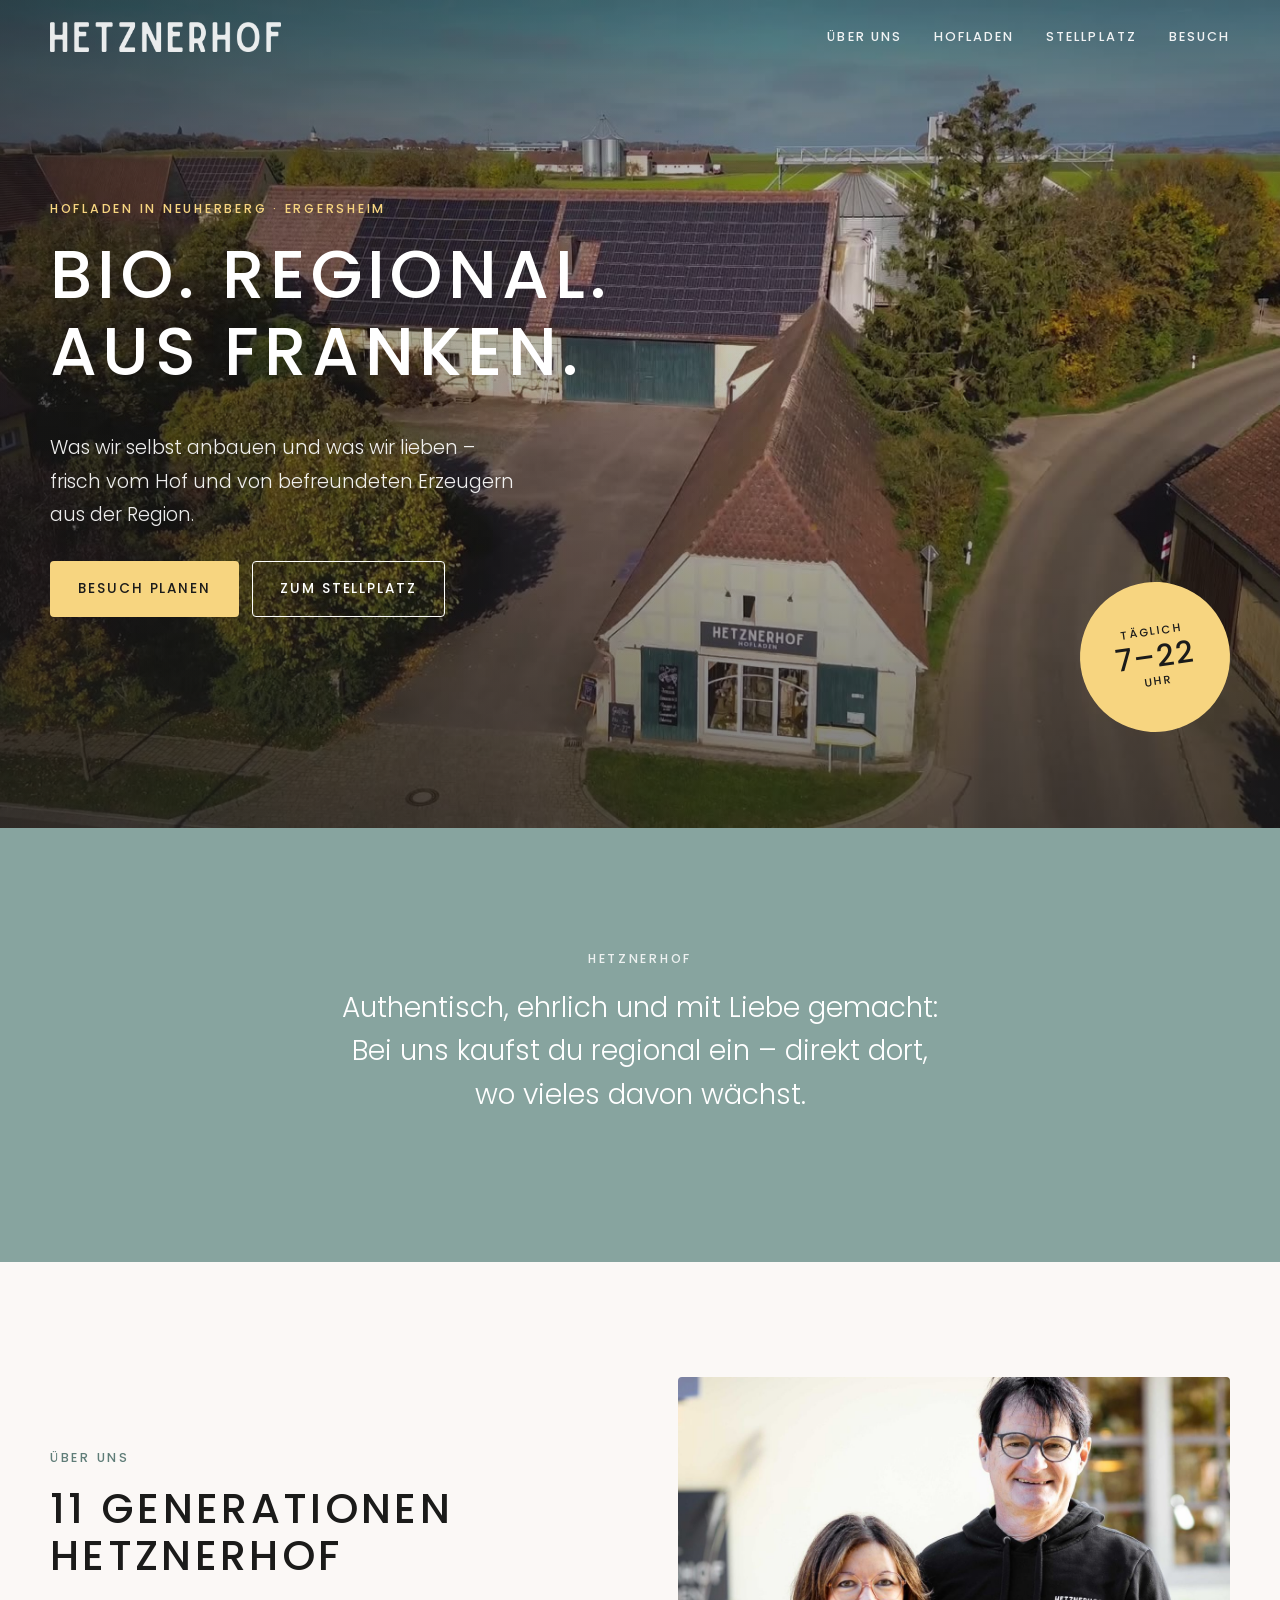
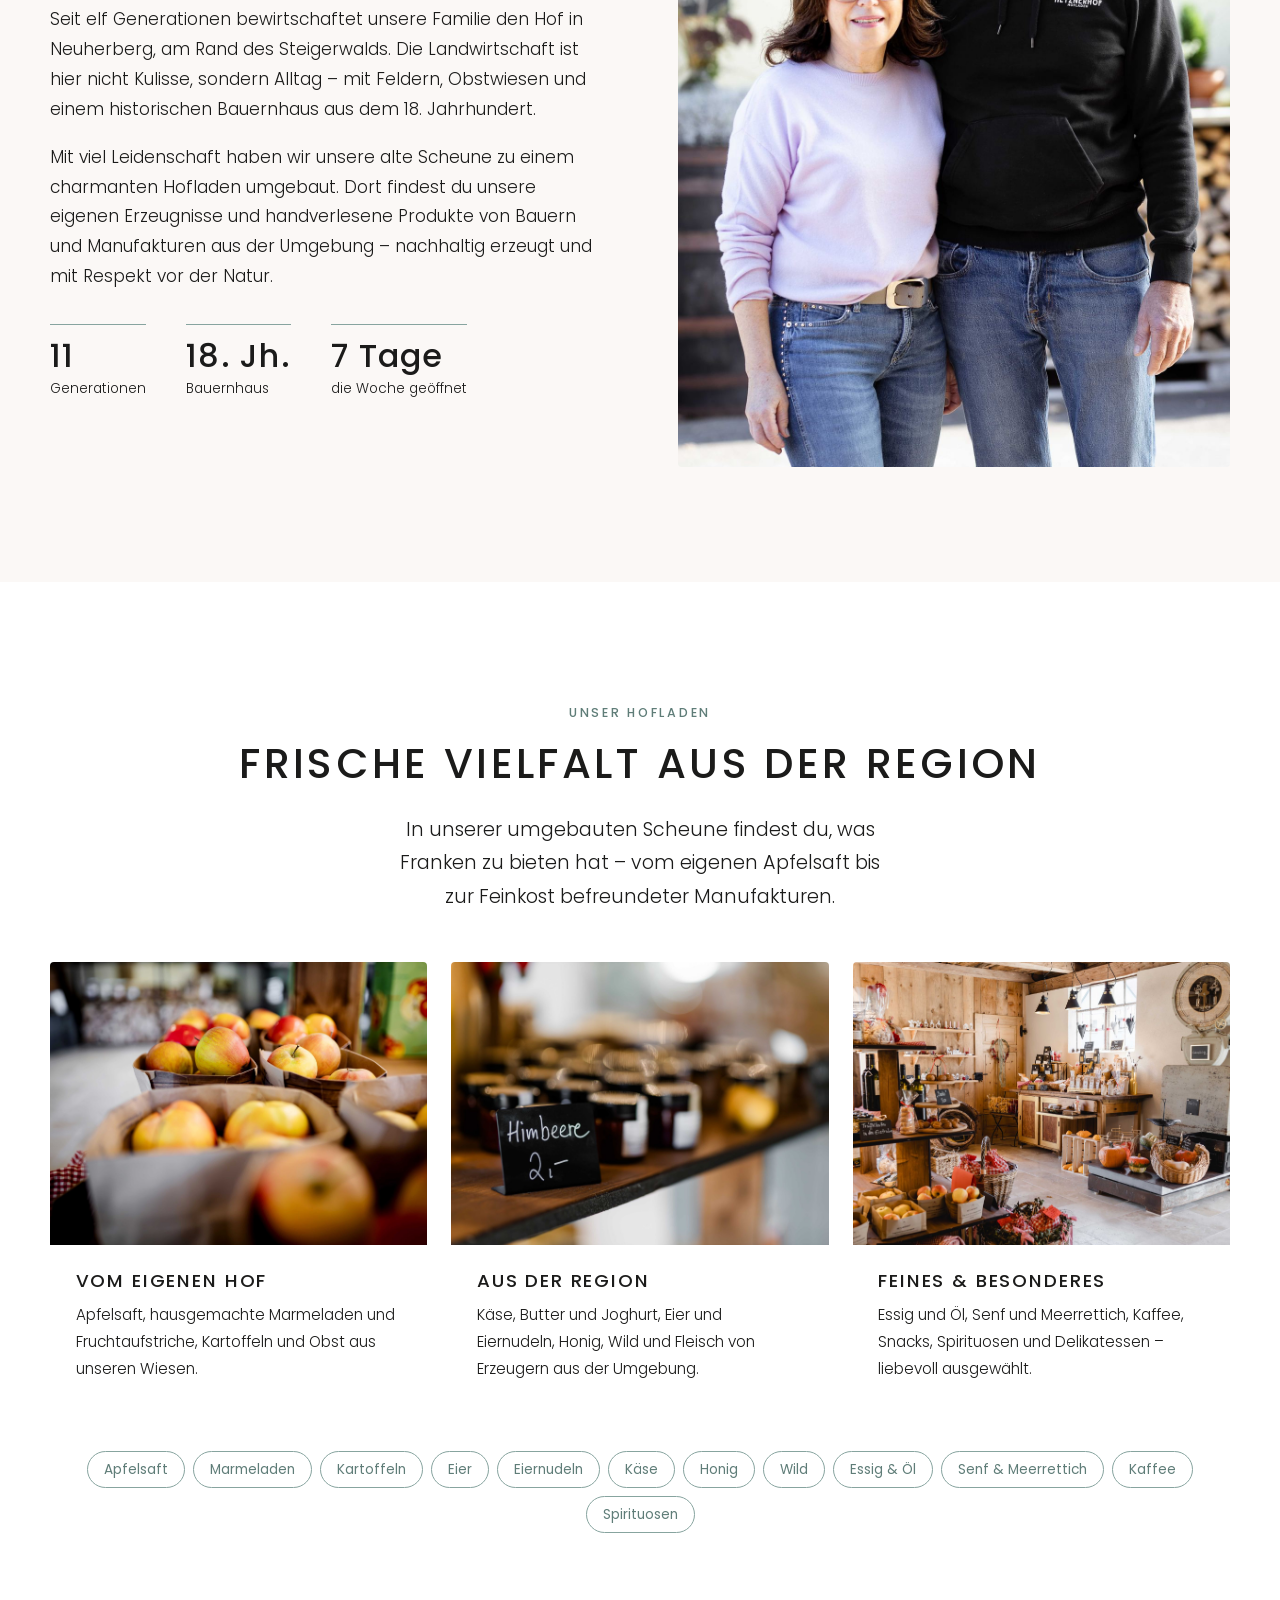
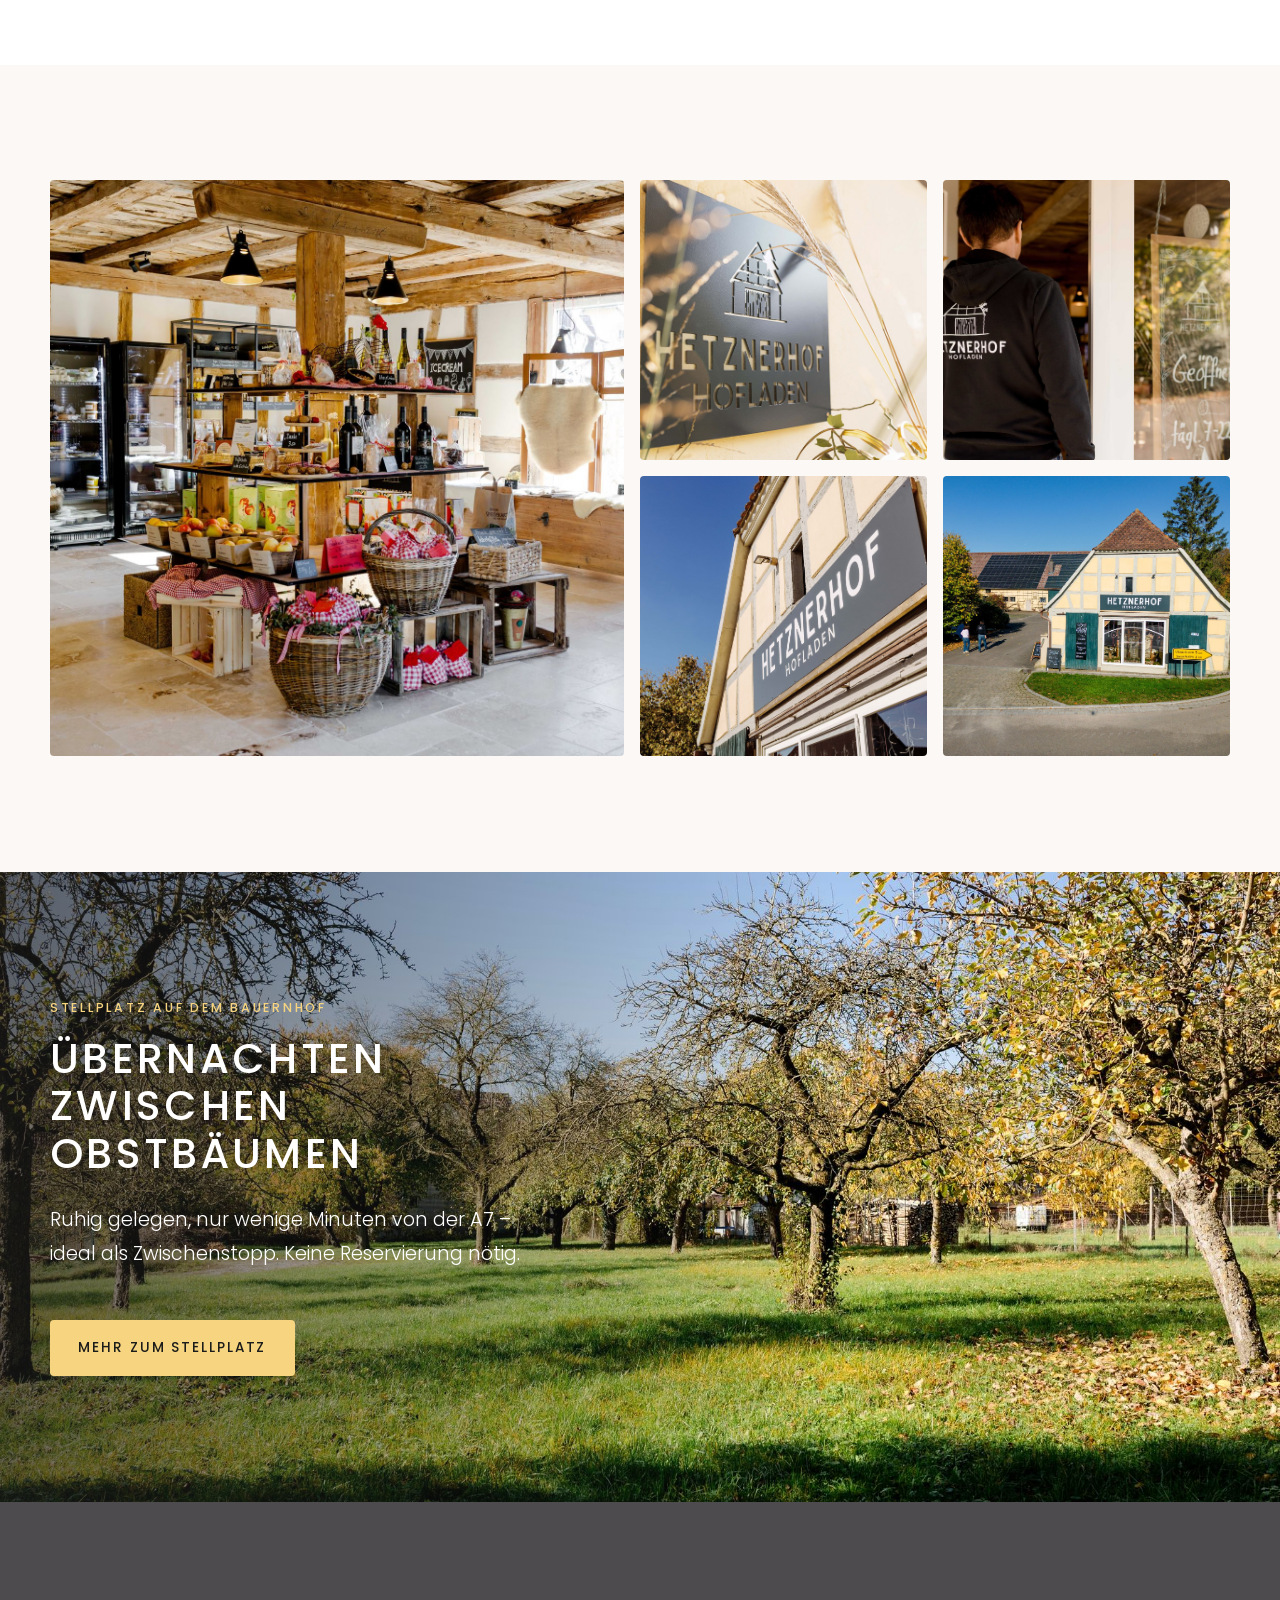
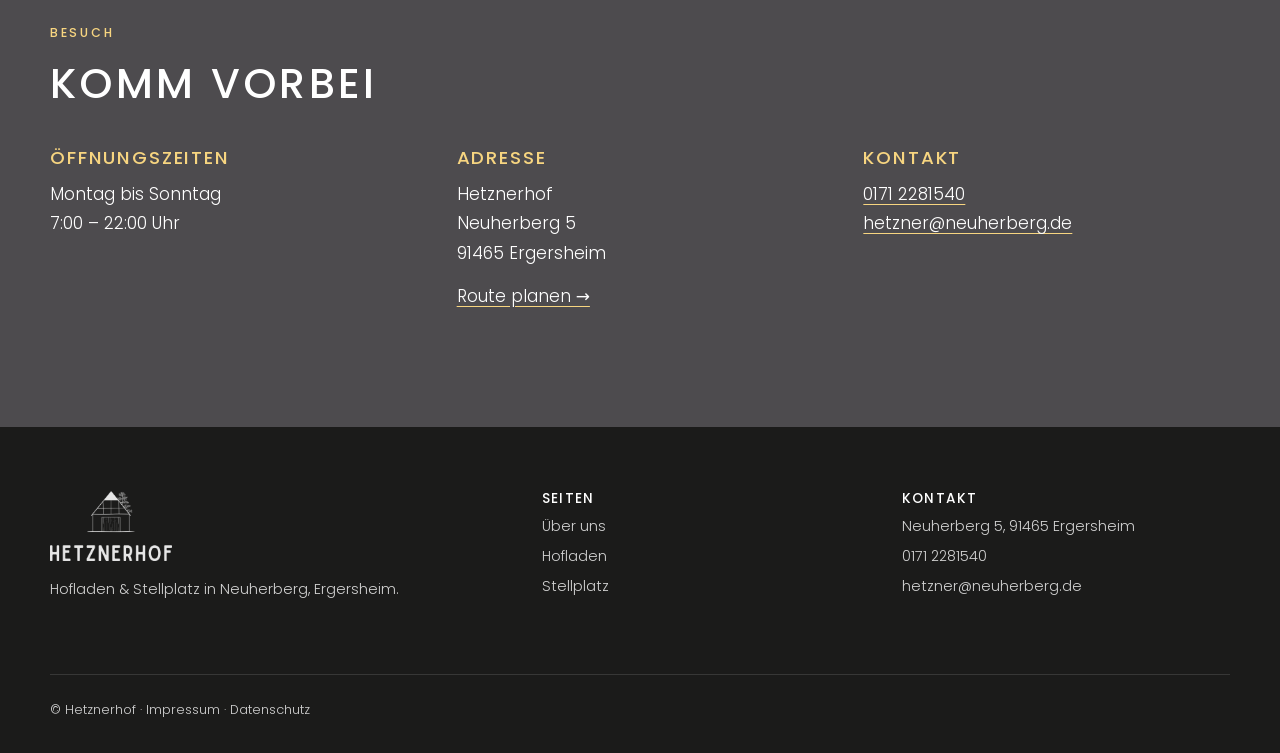
==== index.html @ c73aa7c3 "Initial commit" ====
<!DOCTYPE html>
<html lang="de">
<head>
  <meta charset="utf-8">
  <meta name="viewport" content="width=device-width, initial-scale=1">
  <title>Hetznerhof – Hofladen in Neuherberg bei Ergersheim</title>
  <meta name="description" content="Hofladen am Hetznerhof in Ergersheim-Neuherberg: eigene Erzeugnisse und regionale Spezialitäten aus Franken. Täglich 7–22 Uhr geöffnet. Mit Wohnmobil-Stellplatz.">
  <link rel="icon" href="favicon.png">
  <link rel="preload" href="assets/fonts/poppins-light.woff2" as="font" type="font/woff2" crossorigin>
  <link rel="stylesheet" href="assets/css/style.css">
  <meta property="og:title" content="Hetznerhof – Hofladen in Franken">
  <meta property="og:image" content="https://hetznerhof.de/assets/img/hofladen-aussen.jpg">
</head>
<body>

<header class="site-header">
  <div class="wrap">
    <a class="logo" href="index.html" aria-label="Hetznerhof Startseite"><img src="assets/logo/wortmarke-weiss.png" alt="Hetznerhof"></a>
    <button class="nav-toggle" aria-expanded="false" aria-controls="nav">Menü</button>
    <nav class="nav" id="nav">
      <a href="#ueber-uns">Über uns</a>
      <a href="#hofladen">Hofladen</a>
      <a href="stellplatz.html">Stellplatz</a>
      <a href="#besuch">Besuch</a>
    </nav>
  </div>
</header>

<section class="hero" aria-label="Willkommen">
  <video autoplay muted loop playsinline poster="assets/img/poster-hofladen.jpg">
    <source src="assets/video/hofladen-drohne.mp4" type="video/mp4">
  </video>
  <div class="hours-badge" aria-label="Täglich geöffnet von 7 bis 22 Uhr">
    <small>Täglich</small><strong>7–22</strong><small>Uhr</small>
  </div>
  <div class="wrap hero-content on-dark">
    <span class="eyebrow">Hofladen in Neuherberg · Ergersheim</span>
    <h1>Bio. Regional. Aus Franken.</h1>
    <p class="lead">Was wir selbst anbauen und was wir lieben – frisch vom Hof und von befreundeten Erzeugern aus der Region.</p>
    <div class="btn-row">
      <a class="btn btn-gelb" href="#besuch">Besuch planen</a>
      <a class="btn btn-line" href="stellplatz.html">Zum Stellplatz</a>
    </div>
  </div>
</section>

<section class="bg-salbei center statement">
  <div class="wrap">
    <span class="eyebrow" style="color:var(--weiss);opacity:.85">Hetznerhof</span>
    <p>Authentisch, ehrlich und mit Liebe gemacht: Bei uns kaufst du regional ein – direkt dort, wo vieles davon wächst.</p>
  </div>
</section>

<section id="ueber-uns">
  <div class="wrap split">
    <div>
      <span class="eyebrow">Über uns</span>
      <h2>11 Generationen Hetznerhof</h2>
      <p>Seit elf Generationen bewirtschaftet unsere Familie den Hof in Neuherberg, am Rand des Steigerwalds. Die Landwirtschaft ist hier nicht Kulisse, sondern Alltag – mit Feldern, Obstwiesen und einem historischen Bauernhaus aus dem 18. Jahrhundert.</p>
      <p>Mit viel Leidenschaft haben wir unsere alte Scheune zu einem charmanten Hofladen umgebaut. Dort findest du unsere eigenen Erzeugnisse und handverlesene Produkte von Bauern und Manufakturen aus der Umgebung – nachhaltig erzeugt und mit Respekt vor der Natur.</p>
      <div class="facts">
        <div><strong>11</strong><span>Generationen</span></div>
        <div><strong>18. Jh.</strong><span>Bauernhaus</span></div>
        <div><strong>7 Tage</strong><span>die Woche geöffnet</span></div>
      </div>
    </div>
    <figure><img src="assets/img/familie.jpg" alt="Familie Hetzner vor dem Hofladen" loading="lazy"></figure>
  </div>
</section>

<section id="hofladen" class="bg-weiss">
  <div class="wrap">
    <div class="center">
      <span class="eyebrow">Unser Hofladen</span>
      <h2>Frische Vielfalt aus der Region</h2>
      <p class="lead">In unserer umgebauten Scheune findest du, was Franken zu bieten hat – vom eigenen Apfelsaft bis zur Feinkost befreundeter Manufakturen.</p>
    </div>
    <div class="grid-3" style="margin-top:3rem">
      <article class="card">
        <img src="assets/img/aepfel.jpg" alt="Äpfel in Papiertüten im Hofladen" loading="lazy">
        <div class="body"><h3>Vom eigenen Hof</h3><p>Apfelsaft, hausgemachte Marmeladen und Fruchtaufstriche, Kartoffeln und Obst aus unseren Wiesen.</p></div>
      </article>
      <article class="card">
        <img src="assets/img/marmelade.jpg" alt="Gläser mit Himbeermarmelade im Regal" loading="lazy">
        <div class="body"><h3>Aus der Region</h3><p>Käse, Butter und Joghurt, Eier und Eiernudeln, Honig, Wild und Fleisch von Erzeugern aus der Umgebung.</p></div>
      </article>
      <article class="card">
        <img src="assets/img/hofladen-innen.jpg" alt="Blick in den Hofladen mit Regalen und Waage" loading="lazy">
        <div class="body"><h3>Feines &amp; Besonderes</h3><p>Essig und Öl, Senf und Meerrettich, Kaffee, Snacks, Spirituosen und Delikatessen – liebevoll ausgewählt.</p></div>
      </article>
    </div>
    <ul class="tags" aria-label="Sortiment">
      <li>Apfelsaft</li><li>Marmeladen</li><li>Kartoffeln</li><li>Eier</li><li>Eiernudeln</li><li>Käse</li>
      <li>Honig</li><li>Wild</li><li>Essig &amp; Öl</li><li>Senf &amp; Meerrettich</li><li>Kaffee</li><li>Spirituosen</li>
    </ul>
  </div>
</section>

<section aria-label="Eindrücke">
  <div class="wrap gallery">
    <img src="assets/img/hofladen-raum.jpg" alt="Innenraum des Hofladens mit Holzbalken" loading="lazy">
    <img src="assets/img/schild.jpg" alt="Hetznerhof Hofladen Schild" loading="lazy">
    <img src="assets/img/geoeffnet.jpg" alt="Eingang mit Schild „Geöffnet, tägl. 7–22“" loading="lazy">
    <img src="assets/img/fassade.jpg" alt="Fachwerkfassade mit Hetznerhof Schriftzug" loading="lazy">
    <img src="assets/img/hofladen-aussen.jpg" alt="Der Hofladen in der umgebauten Scheune" loading="lazy">
  </div>
</section>

<section class="teaser" aria-label="Stellplatz">
  <img src="assets/img/stellplatz-obstwiese.jpg" alt="Obstwiese am Hetznerhof mit Stellplatz" loading="lazy">
  <div class="wrap on-dark">
    <span class="eyebrow">Stellplatz auf dem Bauernhof</span>
    <h2>Übernachten zwischen Obstbäumen</h2>
    <p class="lead">Ruhig gelegen, nur wenige Minuten von der A7 – ideal als Zwischenstopp. Keine Reservierung nötig.</p>
    <div class="btn-row"><a class="btn btn-gelb" href="stellplatz.html">Mehr zum Stellplatz</a></div>
  </div>
</section>

<section id="besuch" class="bg-grau on-dark">
  <div class="wrap">
    <span class="eyebrow">Besuch</span>
    <h2>Komm vorbei</h2>
    <div class="visit" style="margin-top:2.5rem">
      <div>
        <h3>Öffnungszeiten</h3>
        <p>Montag bis Sonntag<br>7:00 – 22:00 Uhr</p>
      </div>
      <div>
        <h3>Adresse</h3>
        <p>Hetznerhof<br>Neuherberg 5<br>91465 Ergersheim</p>
        <p style="margin-top:.8rem"><a href="https://www.google.com/maps/dir/?api=1&amp;destination=Neuherberg+5,+91465+Ergersheim" target="_blank" rel="noopener">Route planen →</a></p>
      </div>
      <div>
        <h3>Kontakt</h3>
        <p><a href="tel:+491712281540">0171 2281540</a><br><a href="mailto:hetzner@neuherberg.de">hetzner@neuherberg.de</a></p>
      </div>
    </div>
  </div>
</section>

<footer class="site-footer">
  <div class="wrap">
    <div>
      <img src="assets/logo/primaerlogo-weiss.png" alt="Hetznerhof">
      <p>Hofladen &amp; Stellplatz in Neuherberg, Ergersheim.</p>
    </div>
    <div>
      <h3>Seiten</h3>
      <ul><li><a href="index.html#ueber-uns">Über uns</a></li><li><a href="index.html#hofladen">Hofladen</a></li><li><a href="stellplatz.html">Stellplatz</a></li></ul>
    </div>
    <div>
      <h3>Kontakt</h3>
      <ul><li>Neuherberg 5, 91465 Ergersheim</li><li><a href="tel:+491712281540">0171 2281540</a></li><li><a href="mailto:hetzner@neuherberg.de">hetzner@neuherberg.de</a></li></ul>
    </div>
    <div class="legal">© Hetznerhof · <a href="impressum.html">Impressum</a> · <a href="datenschutz.html">Datenschutz</a></div>
  </div>
</footer>

<script src="assets/js/main.js"></script>
</body>
</html>
---- assets/css/style.css ----
/* Hetznerhof – Brand Styleguide (Grafikstudio Melanie Mehlin)
   Salbei #87A49F · Dunkelgrau #4D4B4E · Sonnengelb #F7D580 · Greige #FBF8F6
   Text: Schwarz #1b1b1a / Weiß #ffffff
   Headlines: Sailors Regular (Lizenzschrift) – Datei als assets/fonts/sailors-regular.woff2 ablegen,
   bis dahin greift Poppins als Fallback. */

@font-face { font-family: "Sailors"; src: url("../fonts/sailors-regular.woff2") format("woff2"); font-display: swap; }
@font-face { font-family: "Poppins"; src: url("../fonts/poppins-light.woff2") format("woff2"); font-weight: 300; font-display: swap; }
@font-face { font-family: "Poppins"; src: url("../fonts/poppins-regular.woff2") format("woff2"); font-weight: 400; font-display: swap; }
@font-face { font-family: "Poppins"; src: url("../fonts/poppins-medium.woff2") format("woff2"); font-weight: 500; font-display: swap; }
@font-face { font-family: "Poppins"; src: url("../fonts/poppins-semibold.woff2") format("woff2"); font-weight: 600; font-display: swap; }

:root {
  --salbei: #87a49f;
  --salbei-dunkel: #5f7d78;
  --dunkelgrau: #4d4b4e;
  --gelb: #f7d580;
  --greige: #fbf8f6;
  --greige-2: #f3eee9;
  --schwarz: #1b1b1a;
  --weiss: #ffffff;
  --display: "Sailors", "Poppins", system-ui, sans-serif;
  --text: "Poppins", system-ui, sans-serif;
  --wrap: 1180px;
  --radius: 4px;
}

*, *::before, *::after { box-sizing: border-box; }
html { scroll-behavior: smooth; }
body {
  margin: 0; background: var(--greige); color: var(--schwarz);
  font-family: var(--text); font-weight: 300; font-size: 1.0625rem; line-height: 1.75;
  -webkit-font-smoothing: antialiased;
}
img, video { display: block; max-width: 100%; }
a { color: inherit; }
.wrap { width: min(var(--wrap), 100% - 2.5rem); margin-inline: auto; }

/* Typo */
h1, h2, h3 {
  font-family: var(--display); font-weight: 500; text-transform: uppercase;
  letter-spacing: .08em; line-height: 1.15; margin: 0 0 .6em;
}
h1 { font-size: clamp(2.2rem, 5.5vw, 4.2rem); }
h2 { font-size: clamp(1.7rem, 3.4vw, 2.6rem); }
h3 { font-size: 1.15rem; letter-spacing: .1em; }
p { margin: 0 0 1.1em; }
.eyebrow {
  display: inline-block; font-weight: 500; font-size: .78rem; letter-spacing: .22em;
  text-transform: uppercase; color: var(--salbei-dunkel); margin-bottom: 1rem;
}
.on-dark .eyebrow { color: var(--gelb); }
.lead { font-size: 1.2rem; max-width: 40ch; }

/* Buttons */
.btn {
  display: inline-block; font-family: var(--text); font-weight: 500; font-size: .85rem;
  letter-spacing: .14em; text-transform: uppercase; text-decoration: none;
  padding: .95rem 1.7rem; border-radius: var(--radius); border: 1.5px solid transparent;
  transition: transform .2s ease, background .2s ease;
}
.btn:hover { transform: translateY(-2px); }
.btn-gelb { background: var(--gelb); color: var(--schwarz); }
.btn-gelb:hover { background: #f3ca5f; }
.btn-line { border-color: currentColor; color: inherit; }
.btn-row { display: flex; flex-wrap: wrap; gap: .8rem; margin-top: 1.8rem; }

/* Header */
.site-header {
  position: absolute; inset: 0 0 auto 0; z-index: 10; color: var(--weiss);
}
.site-header .wrap { display: flex; align-items: center; justify-content: space-between; padding-block: 1.4rem; }
.site-header .logo img { height: 30px; width: auto; }
.nav { display: flex; gap: 2rem; align-items: center; }
.nav a {
  text-decoration: none; font-weight: 500; font-size: .8rem; letter-spacing: .16em; text-transform: uppercase;
  opacity: .92;
}
.nav a:hover, .nav a[aria-current="page"] { opacity: 1; border-bottom: 1.5px solid var(--gelb); }
.nav-toggle { display: none; background: none; border: 0; color: inherit; font: inherit; cursor: pointer; }
.site-header.solid { position: sticky; top: 0; background: var(--greige); color: var(--schwarz); border-bottom: 1px solid #e8e1da; }

/* Hero */
.hero {
  position: relative; min-height: 92vh; display: grid; align-items: end; color: var(--weiss); overflow: hidden;
  background: var(--dunkelgrau);
}
.hero video, .hero > img { position: absolute; inset: 0; width: 100%; height: 100%; object-fit: cover; }
.hero::after {
  content: ""; position: absolute; inset: 0;
  background: linear-gradient(180deg, rgba(27,27,26,.5) 0%, rgba(27,27,26,.15) 30%, rgba(27,27,26,.6) 100%),
              linear-gradient(90deg, rgba(27,27,26,.45) 0%, rgba(27,27,26,0) 60%);
}
.hero-content { position: relative; z-index: 2; padding-block: 0 6rem; }
.hero-logo { width: min(340px, 70vw); margin-bottom: 2rem; }
.hero h1 { max-width: 16ch; }
.hero .lead { color: rgba(255,255,255,.92); }

.hours-badge {
  position: absolute; z-index: 3; right: max(1.25rem, calc((100% - var(--wrap)) / 2)); bottom: 6rem;
  background: var(--gelb); color: var(--schwarz); border-radius: 50%; width: 150px; height: 150px;
  display: grid; place-content: center; text-align: center; line-height: 1.2; transform: rotate(-8deg);
}
.hours-badge small { font-size: .7rem; letter-spacing: .18em; text-transform: uppercase; font-weight: 500; }
.hours-badge strong { font-family: var(--display); font-size: 1.9rem; font-weight: 500; letter-spacing: .04em; }

/* Sections */
section { padding-block: clamp(4.5rem, 9vw, 8rem); }
.bg-salbei { background: var(--salbei); color: var(--weiss); }
.bg-grau { background: var(--dunkelgrau); color: var(--weiss); }
.bg-weiss { background: var(--weiss); }
.center { text-align: center; }
.center .lead { margin-inline: auto; }

.statement p {
  font-size: clamp(1.25rem, 2.4vw, 1.75rem); font-weight: 300; line-height: 1.55; max-width: 34ch; margin-inline: auto;
}

.split { display: grid; grid-template-columns: 1fr 1fr; gap: clamp(2rem, 6vw, 6rem); align-items: center; }
.split.reverse > :first-child { order: 2; }
.split figure { margin: 0; }
.split img { width: 100%; aspect-ratio: 4/5; object-fit: cover; border-radius: var(--radius); }

.facts { display: flex; gap: 2.5rem; margin-top: 2rem; flex-wrap: wrap; }
.facts div { border-top: 1.5px solid var(--salbei); padding-top: .8rem; }
.facts strong { display: block; font-family: var(--display); font-weight: 500; font-size: 2rem; letter-spacing: .04em; line-height: 1.1; }
.facts span { font-size: .85rem; }

/* Sortiment */
.grid-3 { display: grid; grid-template-columns: repeat(3, 1fr); gap: 1.5rem; }
.card { background: var(--weiss); border-radius: var(--radius); overflow: hidden; }
.card img { width: 100%; aspect-ratio: 4/3; object-fit: cover; }
.card .body { padding: 1.6rem 1.6rem 1.8rem; }
.card p { font-size: .95rem; margin: 0; }
.tags { display: flex; flex-wrap: wrap; gap: .5rem; justify-content: center; margin-top: 2.5rem; padding: 0; list-style: none; }
.tags li { border: 1px solid var(--salbei); color: var(--salbei-dunkel); border-radius: 999px; padding: .35rem 1rem; font-size: .85rem; font-weight: 400; }

/* Gallery */
.gallery { display: grid; grid-template-columns: 2fr 1fr 1fr; grid-template-rows: 280px 280px; gap: 1rem; }
.gallery img { width: 100%; height: 100%; object-fit: cover; border-radius: var(--radius); }
.gallery img:first-child { grid-row: span 2; }

/* Teaser band */
.teaser { position: relative; color: var(--weiss); padding: 0; }
.teaser img { width: 100%; height: clamp(420px, 70vh, 640px); object-fit: cover; }
.teaser::after { content: ""; position: absolute; inset: 0; background: linear-gradient(90deg, rgba(27,27,26,.65), rgba(27,27,26,0) 65%); }
.teaser .wrap { position: absolute; inset: 0; display: flex; flex-direction: column; justify-content: center; z-index: 2; }
.teaser h2 { max-width: 14ch; }

/* Visit */
.visit { display: grid; grid-template-columns: repeat(3, 1fr); gap: 2.5rem; }
.visit h3 { color: var(--gelb); }
.visit p { margin: 0; }
.visit a { text-decoration-color: var(--gelb); text-underline-offset: 4px; }

/* Lists */
.check { list-style: none; padding: 0; margin: 1.5rem 0 0; display: grid; gap: .8rem; }
.check li { padding-left: 2rem; position: relative; }
.check li::before {
  content: ""; position: absolute; left: 0; top: .55em; width: 1.1rem; height: 1.1rem; border-radius: 50%;
  background: var(--gelb) url("data:image/svg+xml,%3Csvg xmlns='http://www.w3.org/2000/svg' viewBox='0 0 16 16'%3E%3Cpath d='M4 8.5l2.5 2.5L12 5.5' fill='none' stroke='%231b1b1a' stroke-width='2'/%3E%3C/svg%3E") center/70% no-repeat;
}

.info-grid { display: grid; grid-template-columns: repeat(2, 1fr); gap: 1.5rem; }
.info { background: var(--weiss); padding: 2.2rem; border-radius: var(--radius); border-top: 4px solid var(--salbei); }
.info.accent { border-top-color: var(--gelb); }
.info p:last-child { margin: 0; }
.note { font-size: .88rem; color: var(--dunkelgrau); }

/* Footer */
.site-footer { background: var(--schwarz); color: rgba(255,255,255,.8); padding: 4rem 0 2rem; font-size: .9rem; }
.site-footer .wrap { display: grid; grid-template-columns: 1.4fr 1fr 1fr; gap: 2rem; }
.site-footer img { height: 70px; width: auto; margin-bottom: 1rem; }
.site-footer h3 { color: var(--weiss); font-size: .85rem; }
.site-footer a { text-decoration: none; }
.site-footer a:hover { color: var(--gelb); }
.site-footer ul { list-style: none; padding: 0; margin: 0; display: grid; gap: .3rem; }
.legal { grid-column: 1 / -1; border-top: 1px solid rgba(255,255,255,.12); padding-top: 1.5rem; margin-top: 1.5rem; font-size: .8rem; }

/* Legal pages */
.page-head { padding: 9rem 0 3rem; }
.prose { max-width: 70ch; }
.prose h2 { font-size: 1.3rem; margin-top: 2.2rem; }

/* Responsive */
@media (max-width: 900px) {
  .split, .visit, .info-grid, .site-footer .wrap { grid-template-columns: 1fr; }
  .split.reverse > :first-child { order: 0; }
  .grid-3 { grid-template-columns: 1fr; }
  .gallery { grid-template-columns: 1fr 1fr; grid-template-rows: 220px 160px 160px; }
  .gallery img:first-child { grid-column: span 2; grid-row: auto; }
  .hours-badge { width: 112px; height: 112px; bottom: auto; top: 6rem; }
  .hours-badge strong { font-size: 1.4rem; }
  .nav-toggle { display: block; }
  .nav { display: none; position: absolute; top: 100%; left: 0; right: 0; flex-direction: column; gap: 1.2rem;
         padding: 1.5rem; background: var(--dunkelgrau); color: var(--weiss); }
  .nav.open { display: flex; }
}
@media (prefers-reduced-motion: reduce) { html { scroll-behavior: auto; } .btn { transition: none; } }
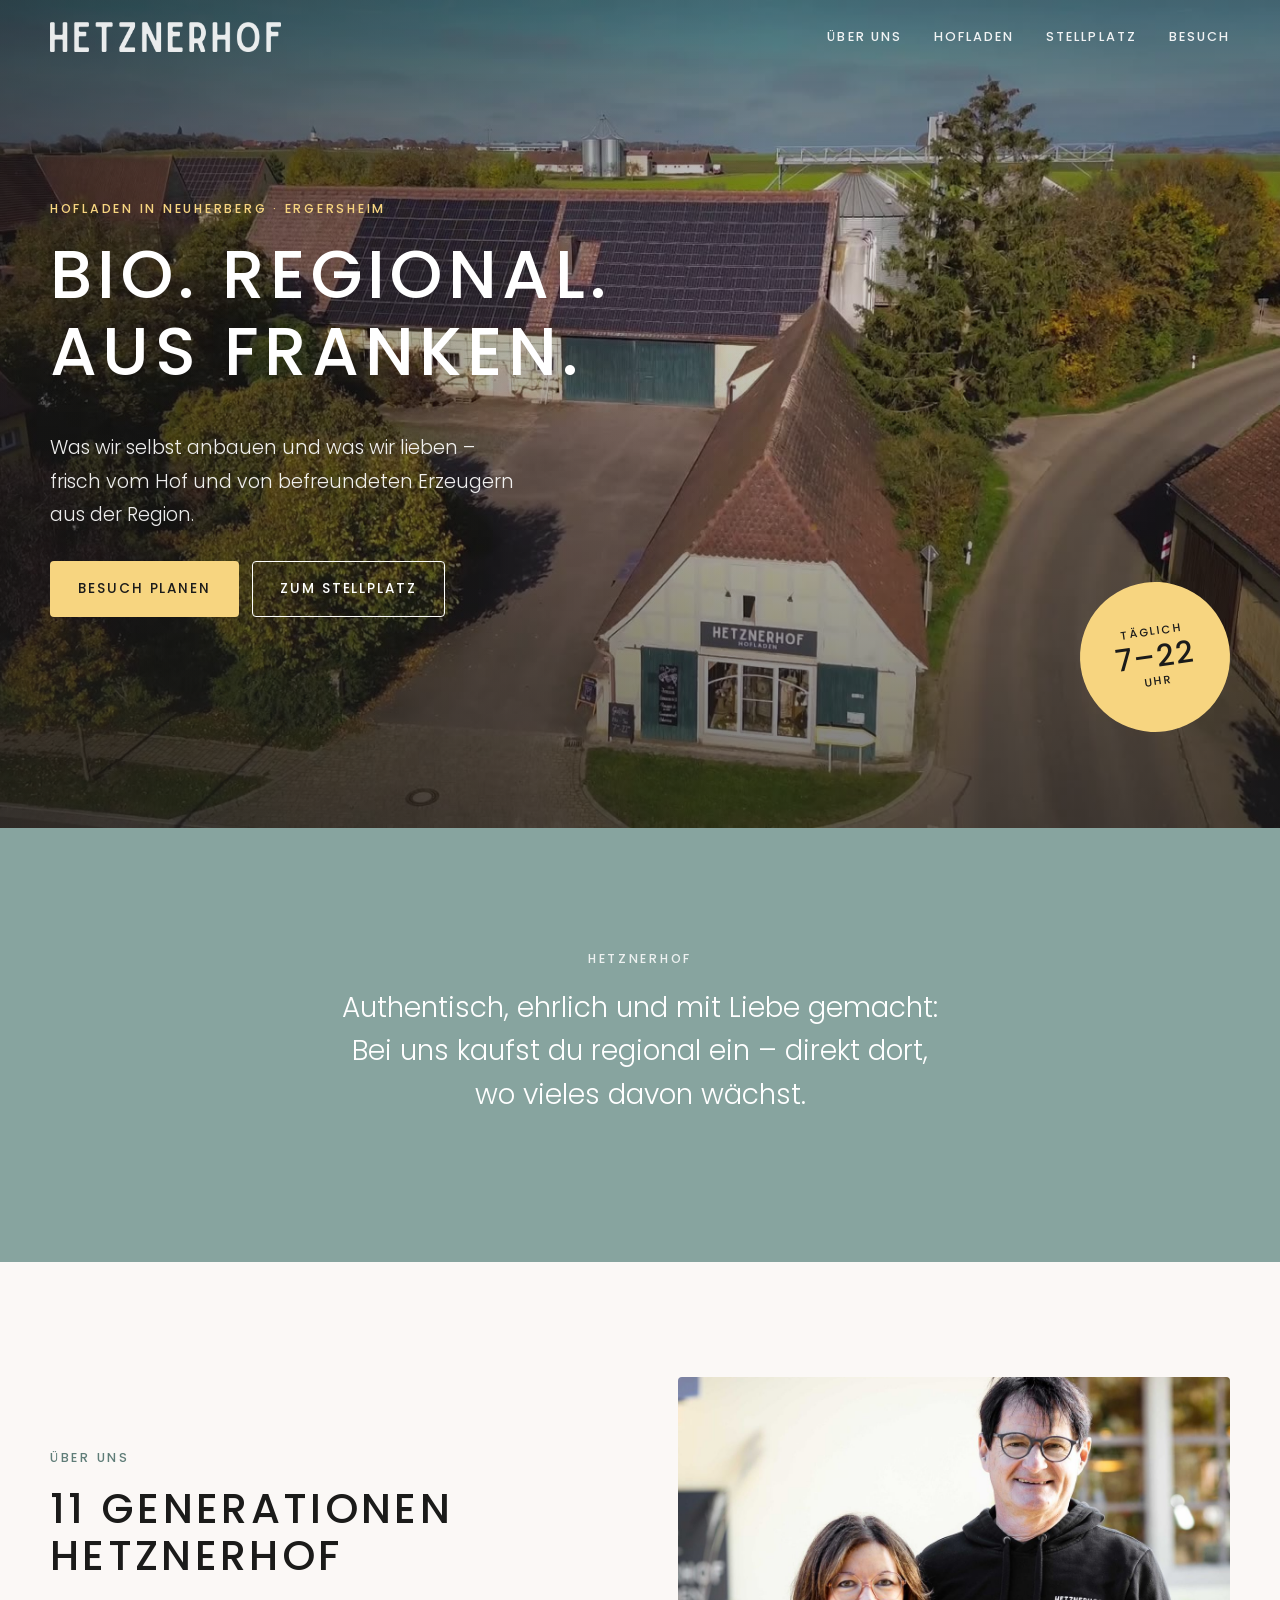
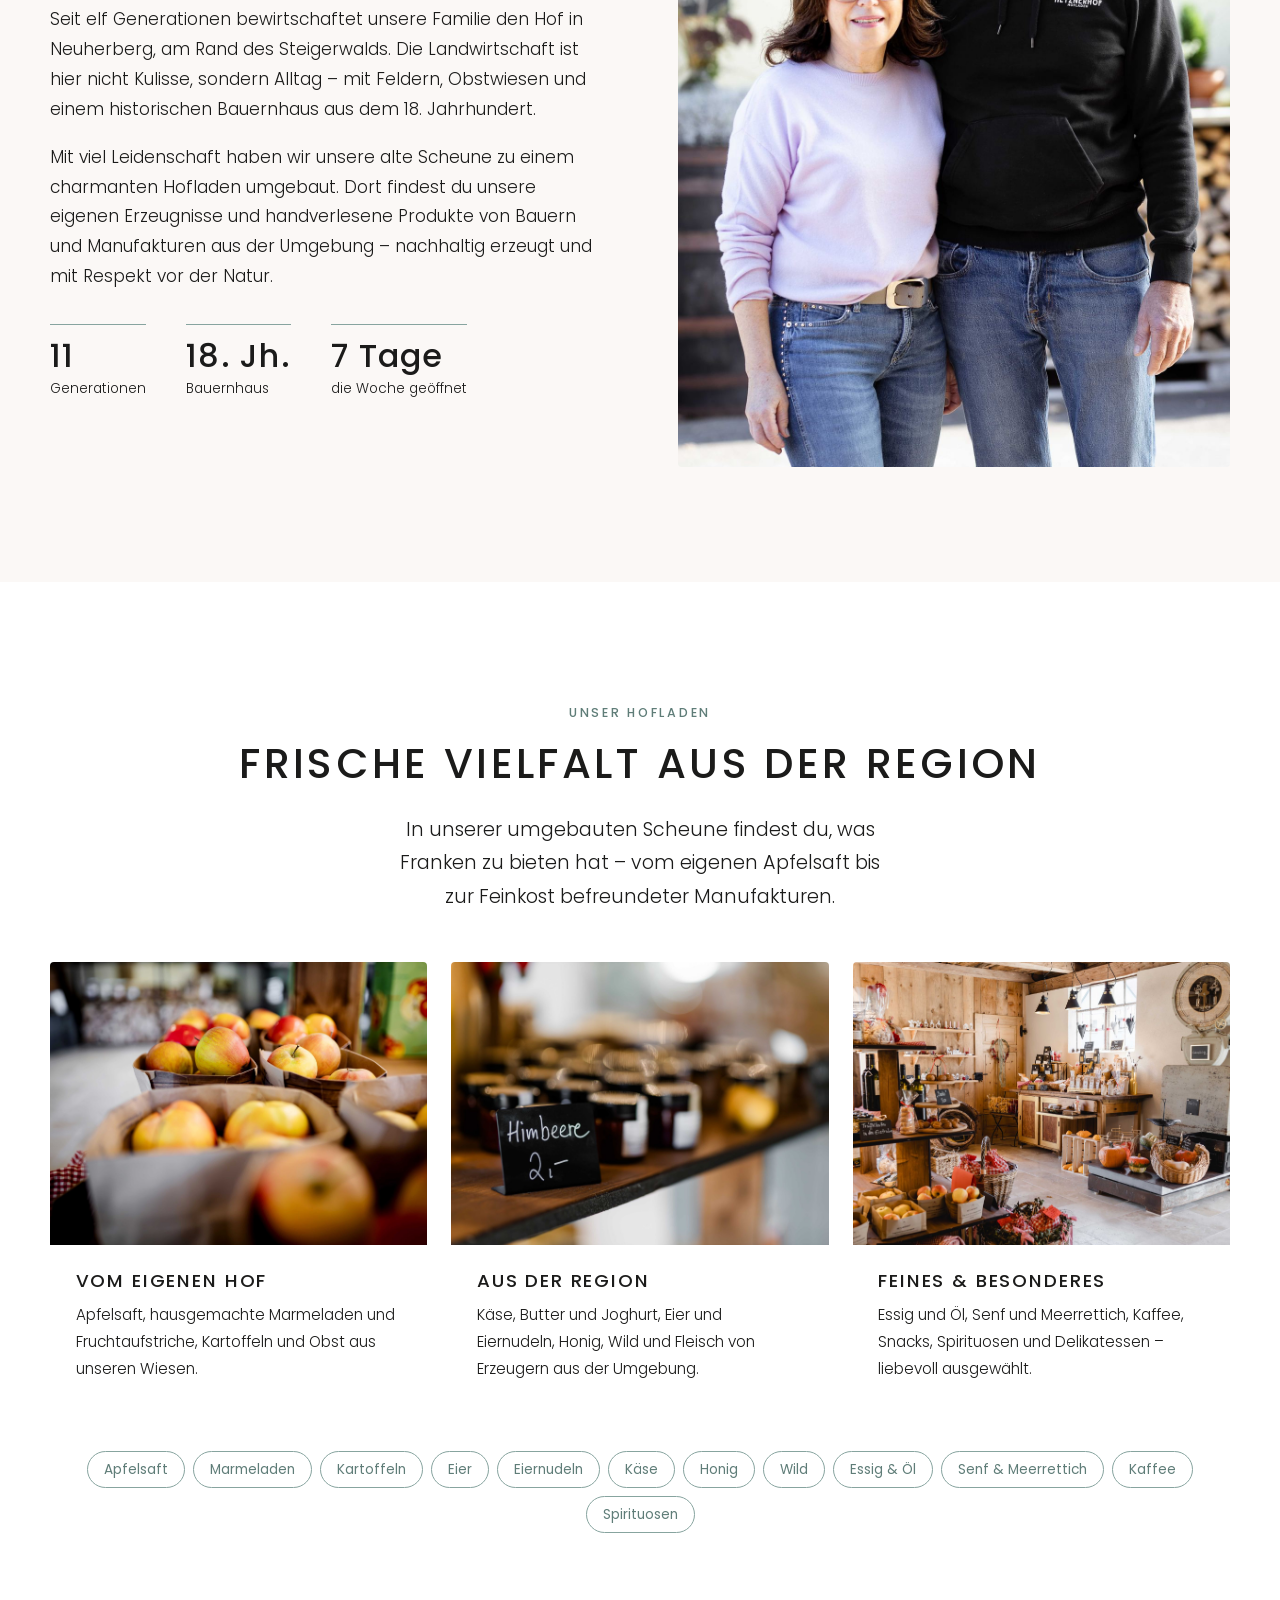
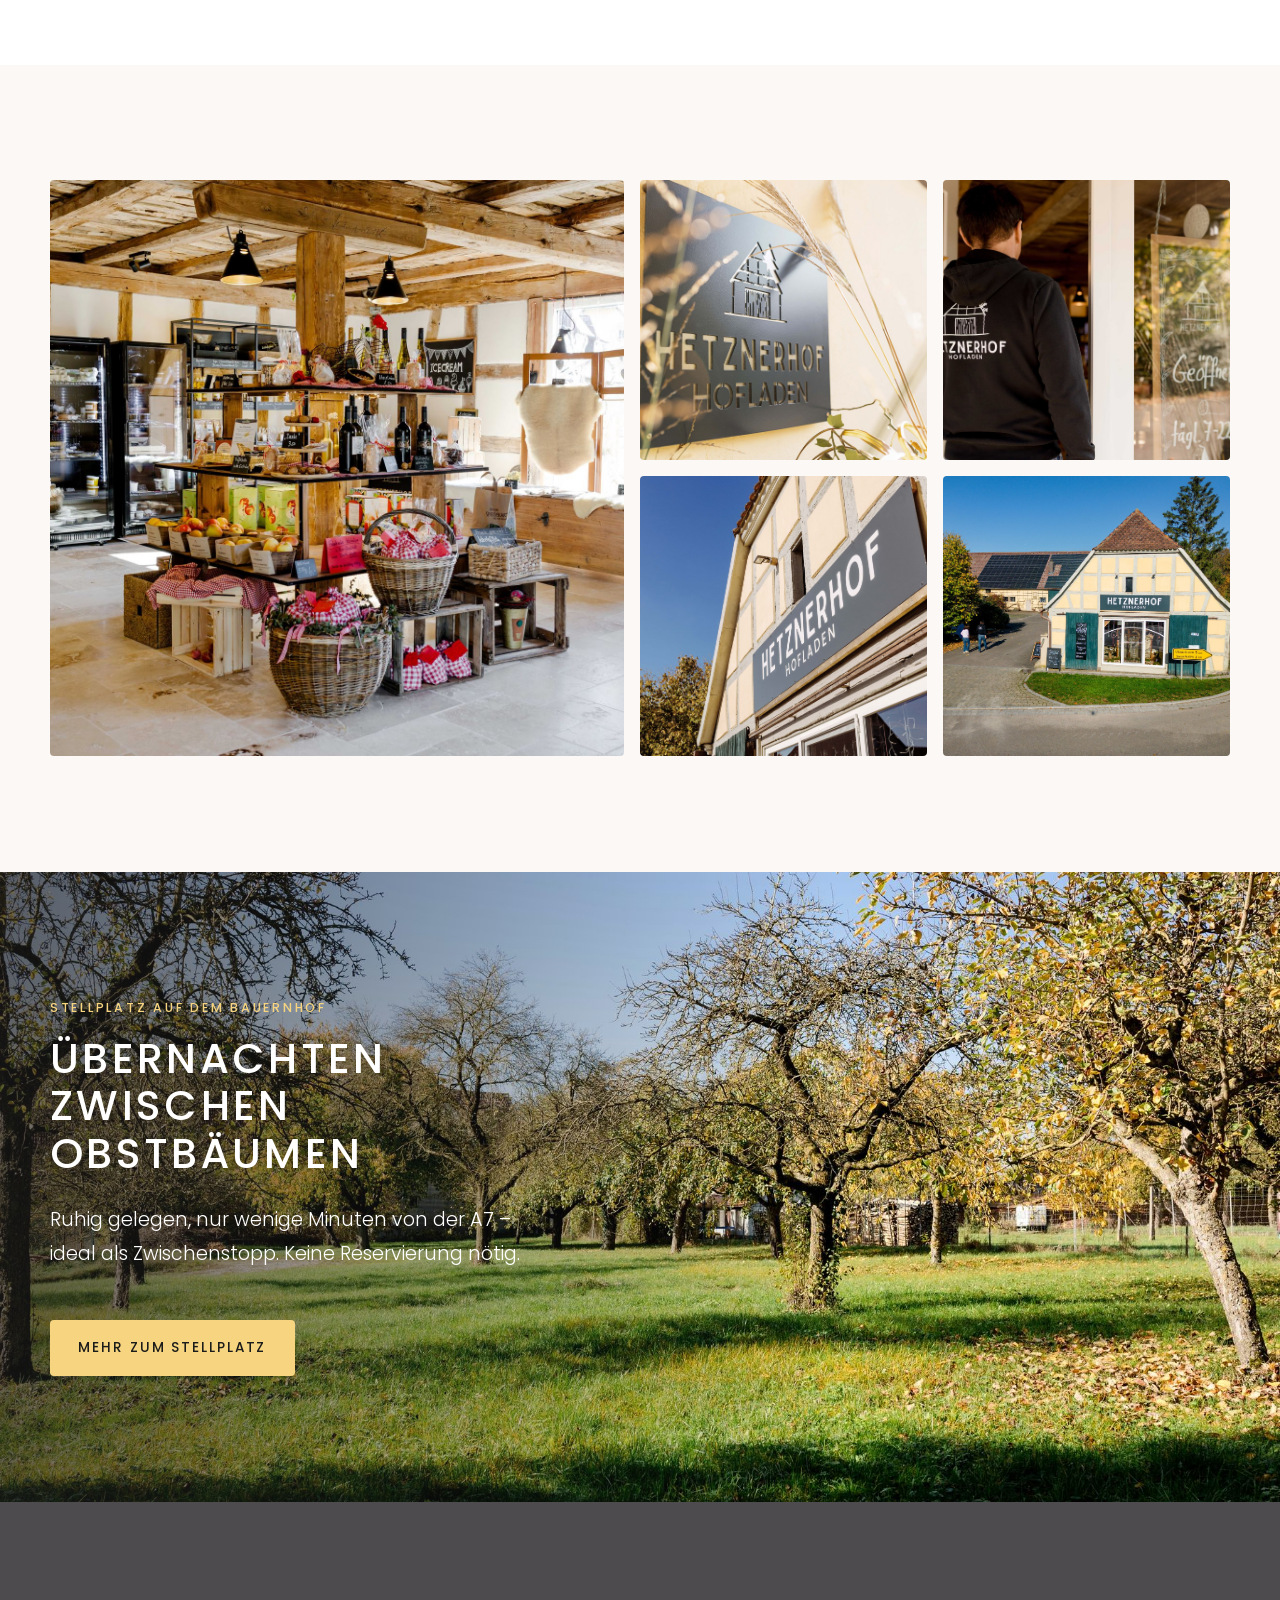
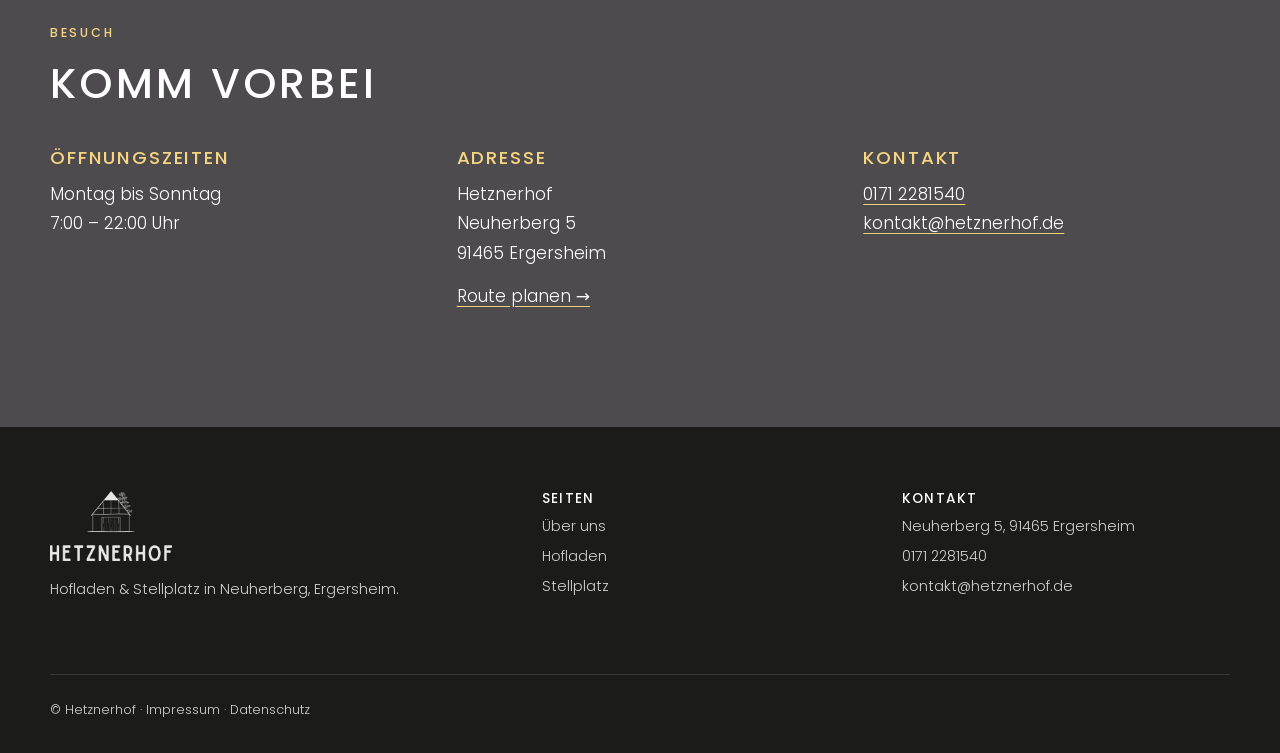
==== commit 134d3bd6: "Contact info update" ====
--- a/index.html
+++ b/index.html
@@ -132,7 +132,7 @@
       </div>
       <div>
         <h3>Kontakt</h3>
-        <p><a href="tel:+491712281540">0171 2281540</a><br><a href="mailto:hetzner@neuherberg.de">hetzner@neuherberg.de</a></p>
+        <p><a href="tel:+491712281540">0171 2281540</a><br><a href="mailto:kontakt@hetznerhof.de">kontakt@hetznerhof.de</a></p>
       </div>
     </div>
   </div>
@@ -150,7 +150,7 @@
     </div>
     <div>
       <h3>Kontakt</h3>
-      <ul><li>Neuherberg 5, 91465 Ergersheim</li><li><a href="tel:+491712281540">0171 2281540</a></li><li><a href="mailto:hetzner@neuherberg.de">hetzner@neuherberg.de</a></li></ul>
+      <ul><li>Neuherberg 5, 91465 Ergersheim</li><li><a href="tel:+491712281540">0171 2281540</a></li><li><a href="mailto:kontakt@hetznerhof.de">kontakt@hetznerhof.de</a></li></ul>
     </div>
     <div class="legal">© Hetznerhof · <a href="impressum.html">Impressum</a> · <a href="datenschutz.html">Datenschutz</a></div>
   </div>
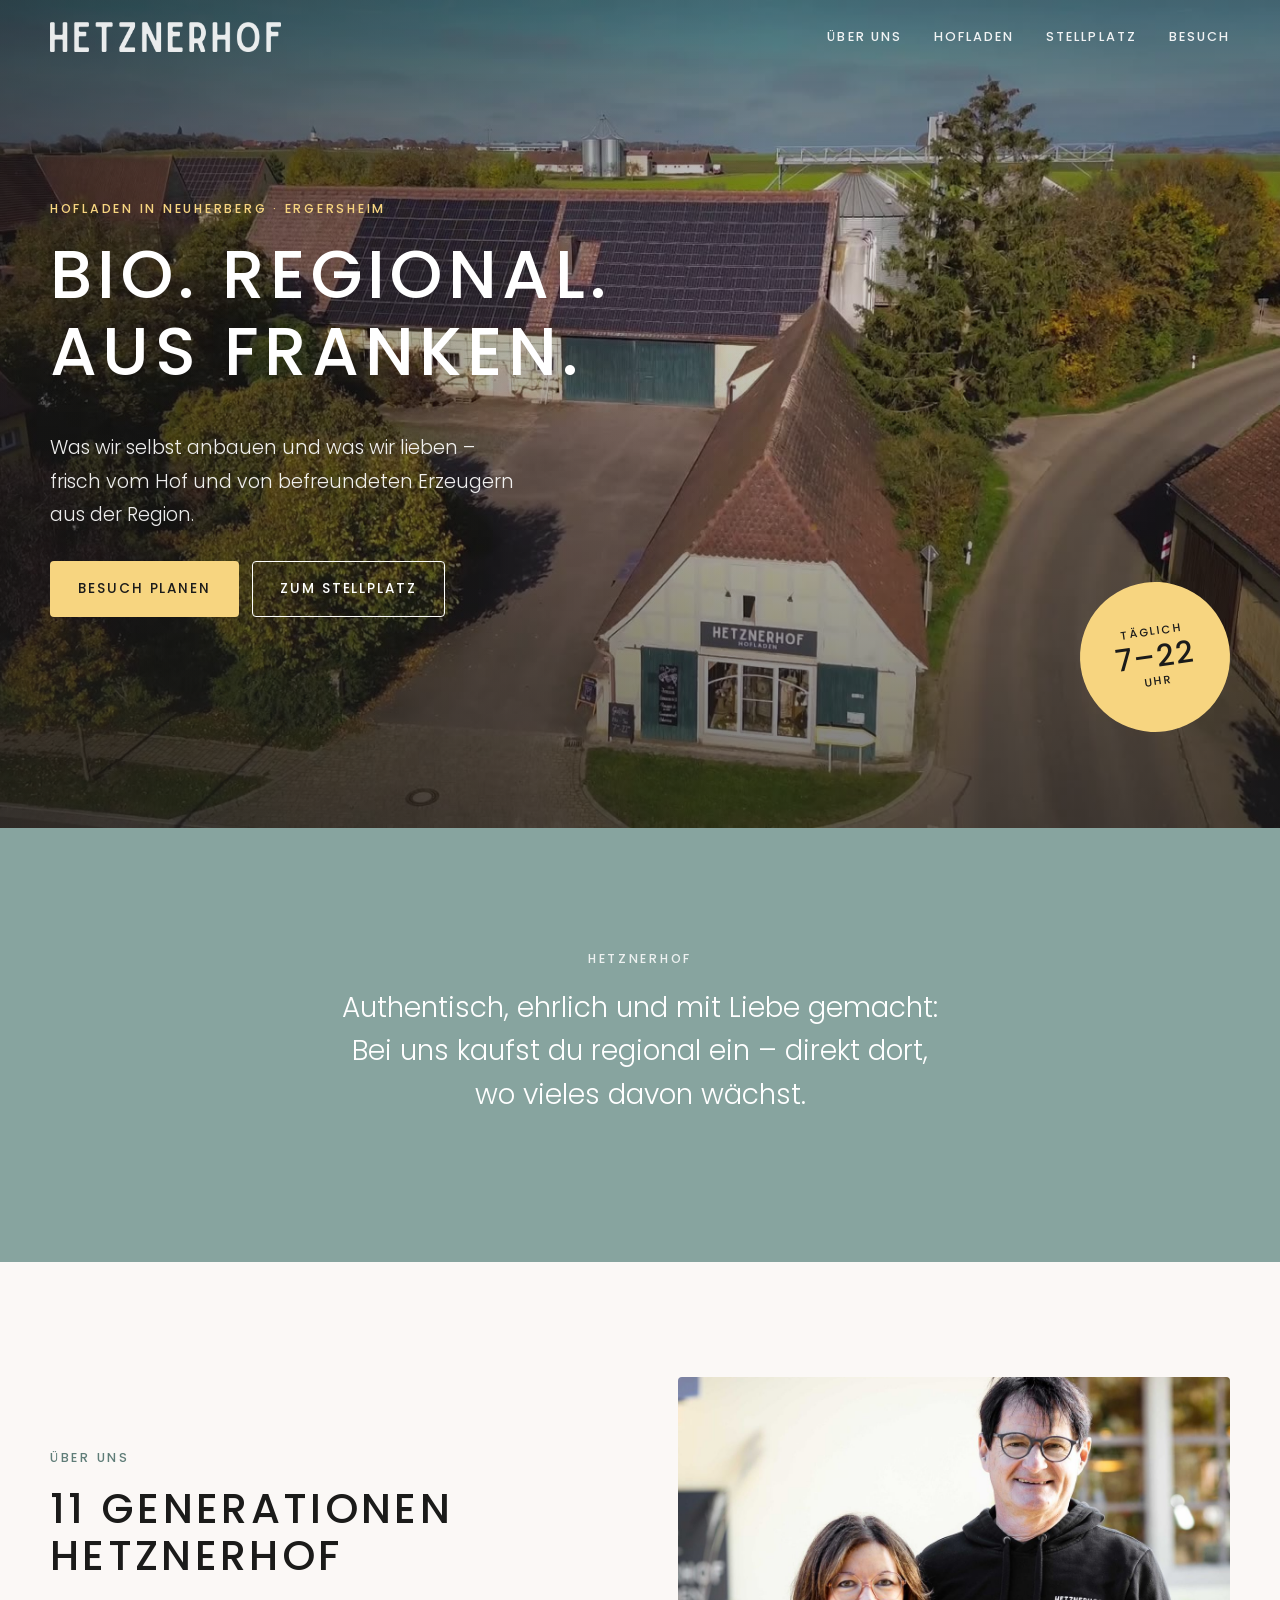
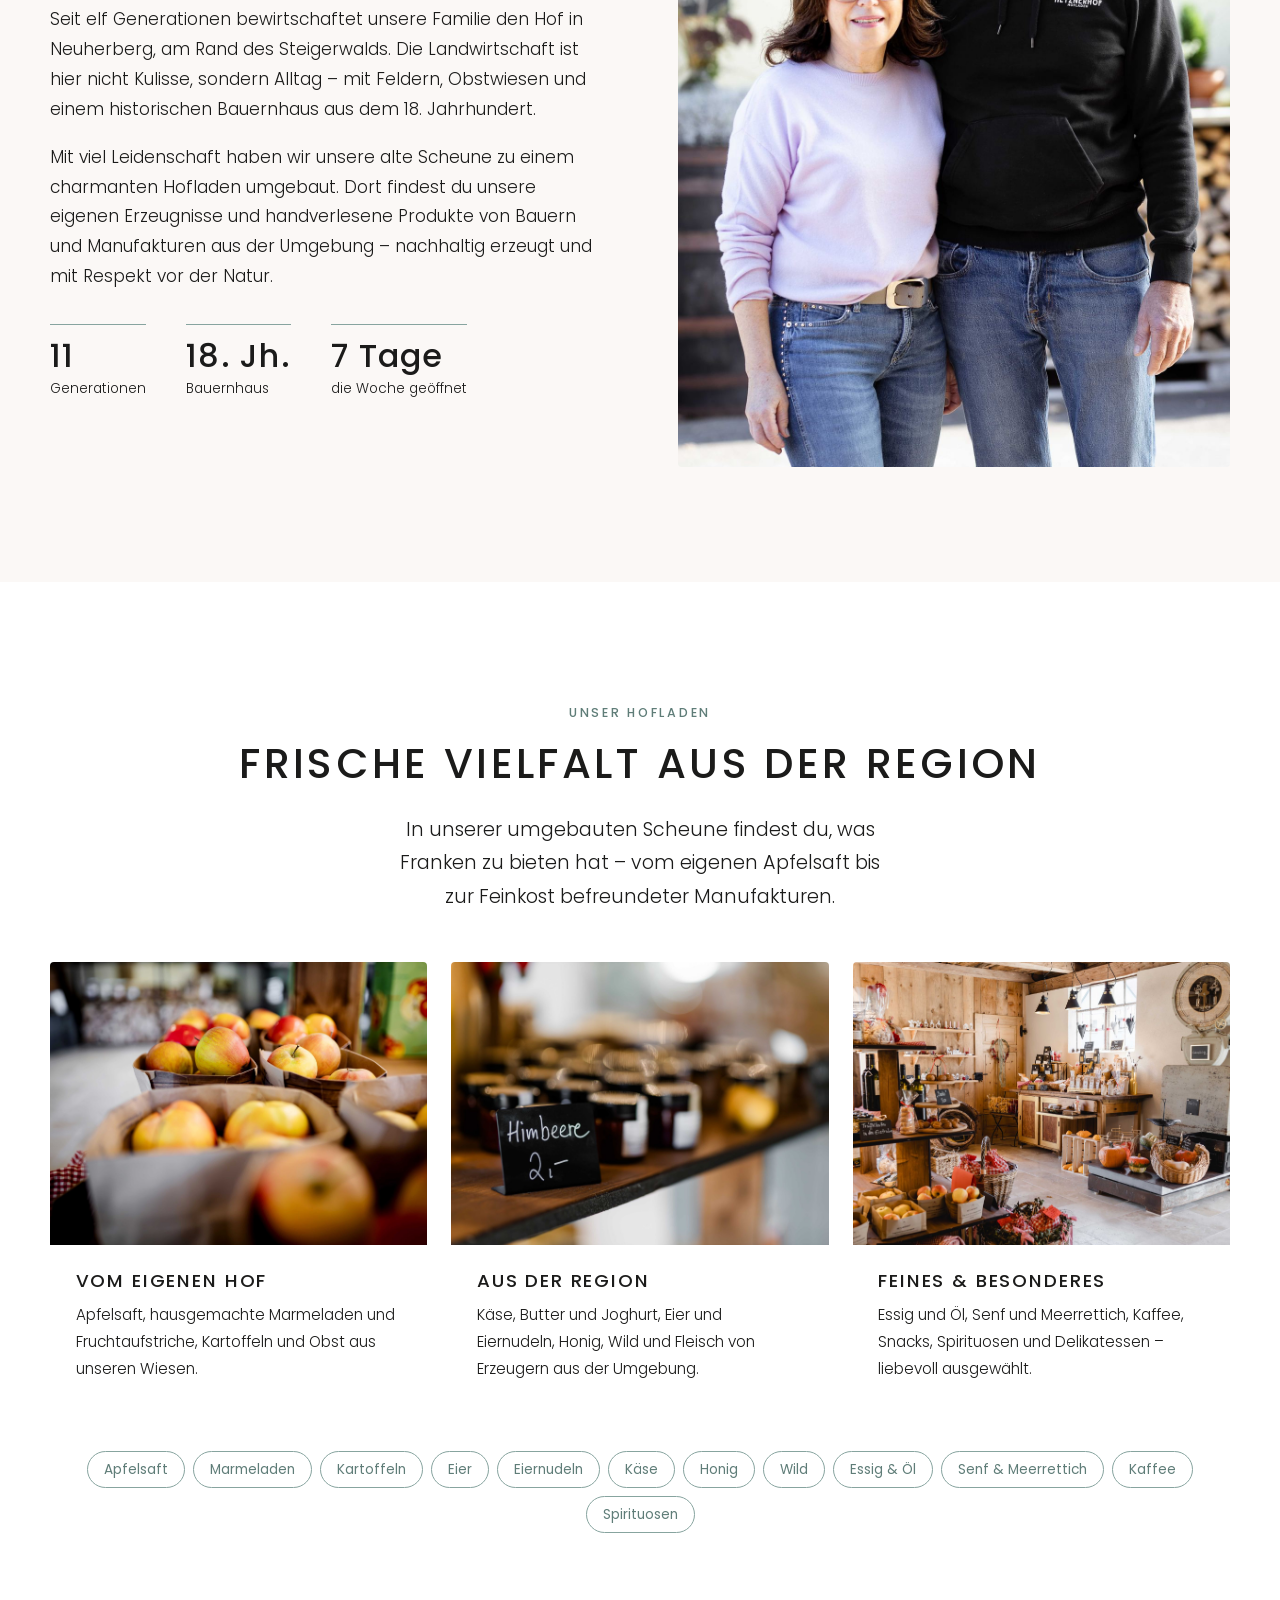
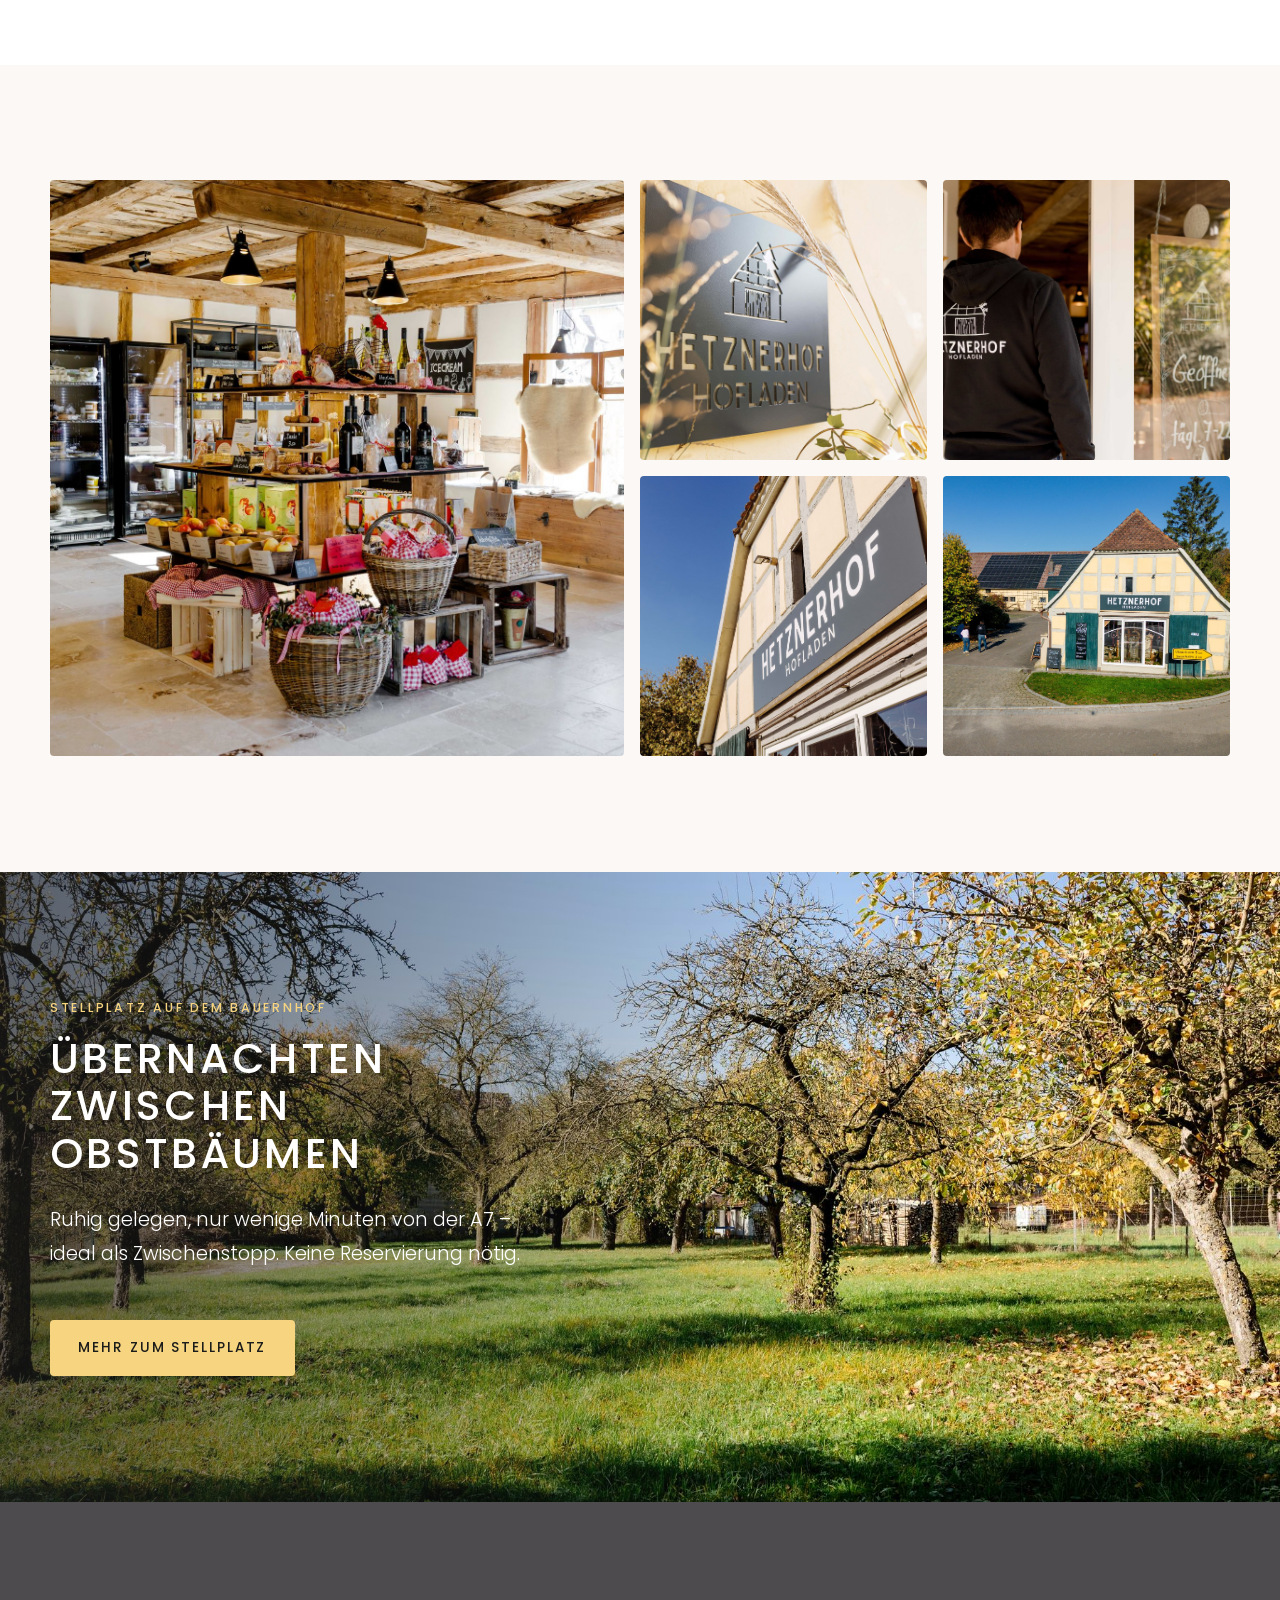
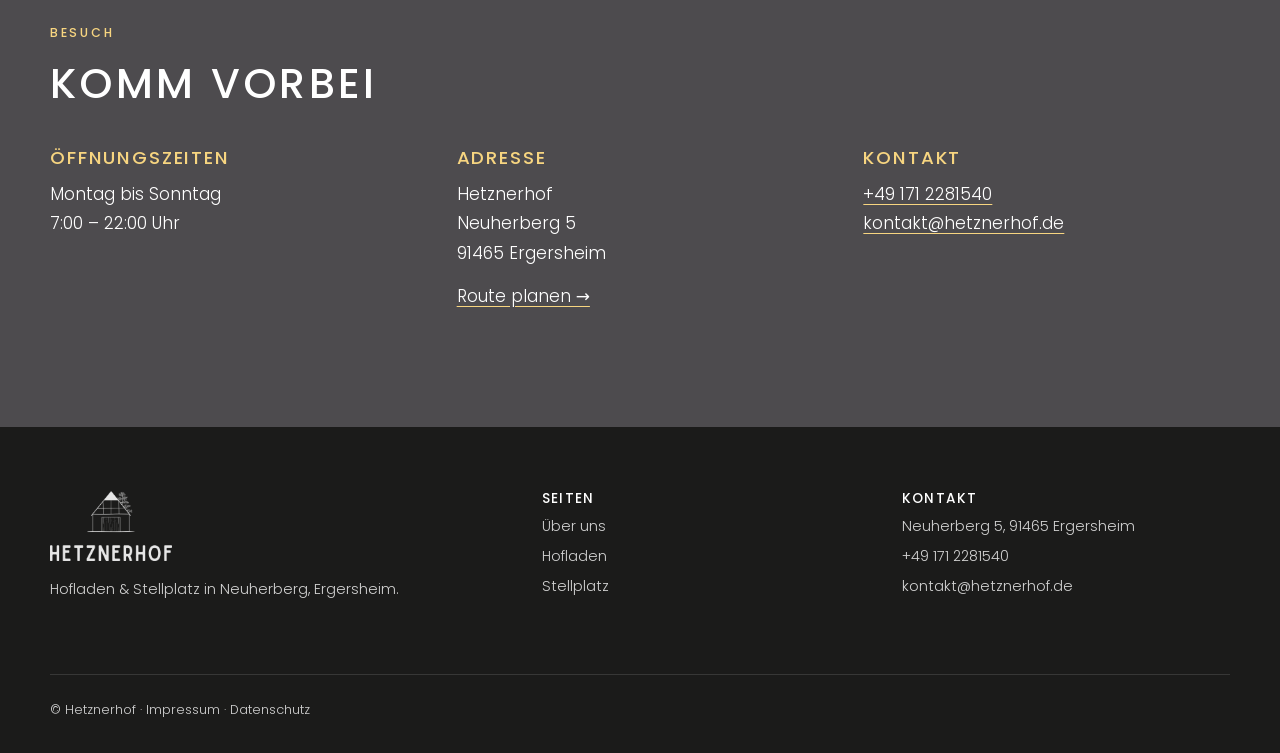
==== commit 9c791b3e: "Phone number update" ====
--- a/index.html
+++ b/index.html
@@ -132,7 +132,7 @@
       </div>
       <div>
         <h3>Kontakt</h3>
-        <p><a href="tel:+491712281540">0171 2281540</a><br><a href="mailto:kontakt@hetznerhof.de">kontakt@hetznerhof.de</a></p>
+        <p><a href="tel:+491712281540">+49 171 2281540</a><br><a href="mailto:kontakt@hetznerhof.de">kontakt@hetznerhof.de</a></p>
       </div>
     </div>
   </div>
@@ -150,7 +150,7 @@
     </div>
     <div>
       <h3>Kontakt</h3>
-      <ul><li>Neuherberg 5, 91465 Ergersheim</li><li><a href="tel:+491712281540">0171 2281540</a></li><li><a href="mailto:kontakt@hetznerhof.de">kontakt@hetznerhof.de</a></li></ul>
+      <ul><li>Neuherberg 5, 91465 Ergersheim</li><li><a href="tel:+491712281540">+49 171 2281540</a></li><li><a href="mailto:kontakt@hetznerhof.de">kontakt@hetznerhof.de</a></li></ul>
     </div>
     <div class="legal">© Hetznerhof · <a href="impressum.html">Impressum</a> · <a href="datenschutz.html">Datenschutz</a></div>
   </div>
